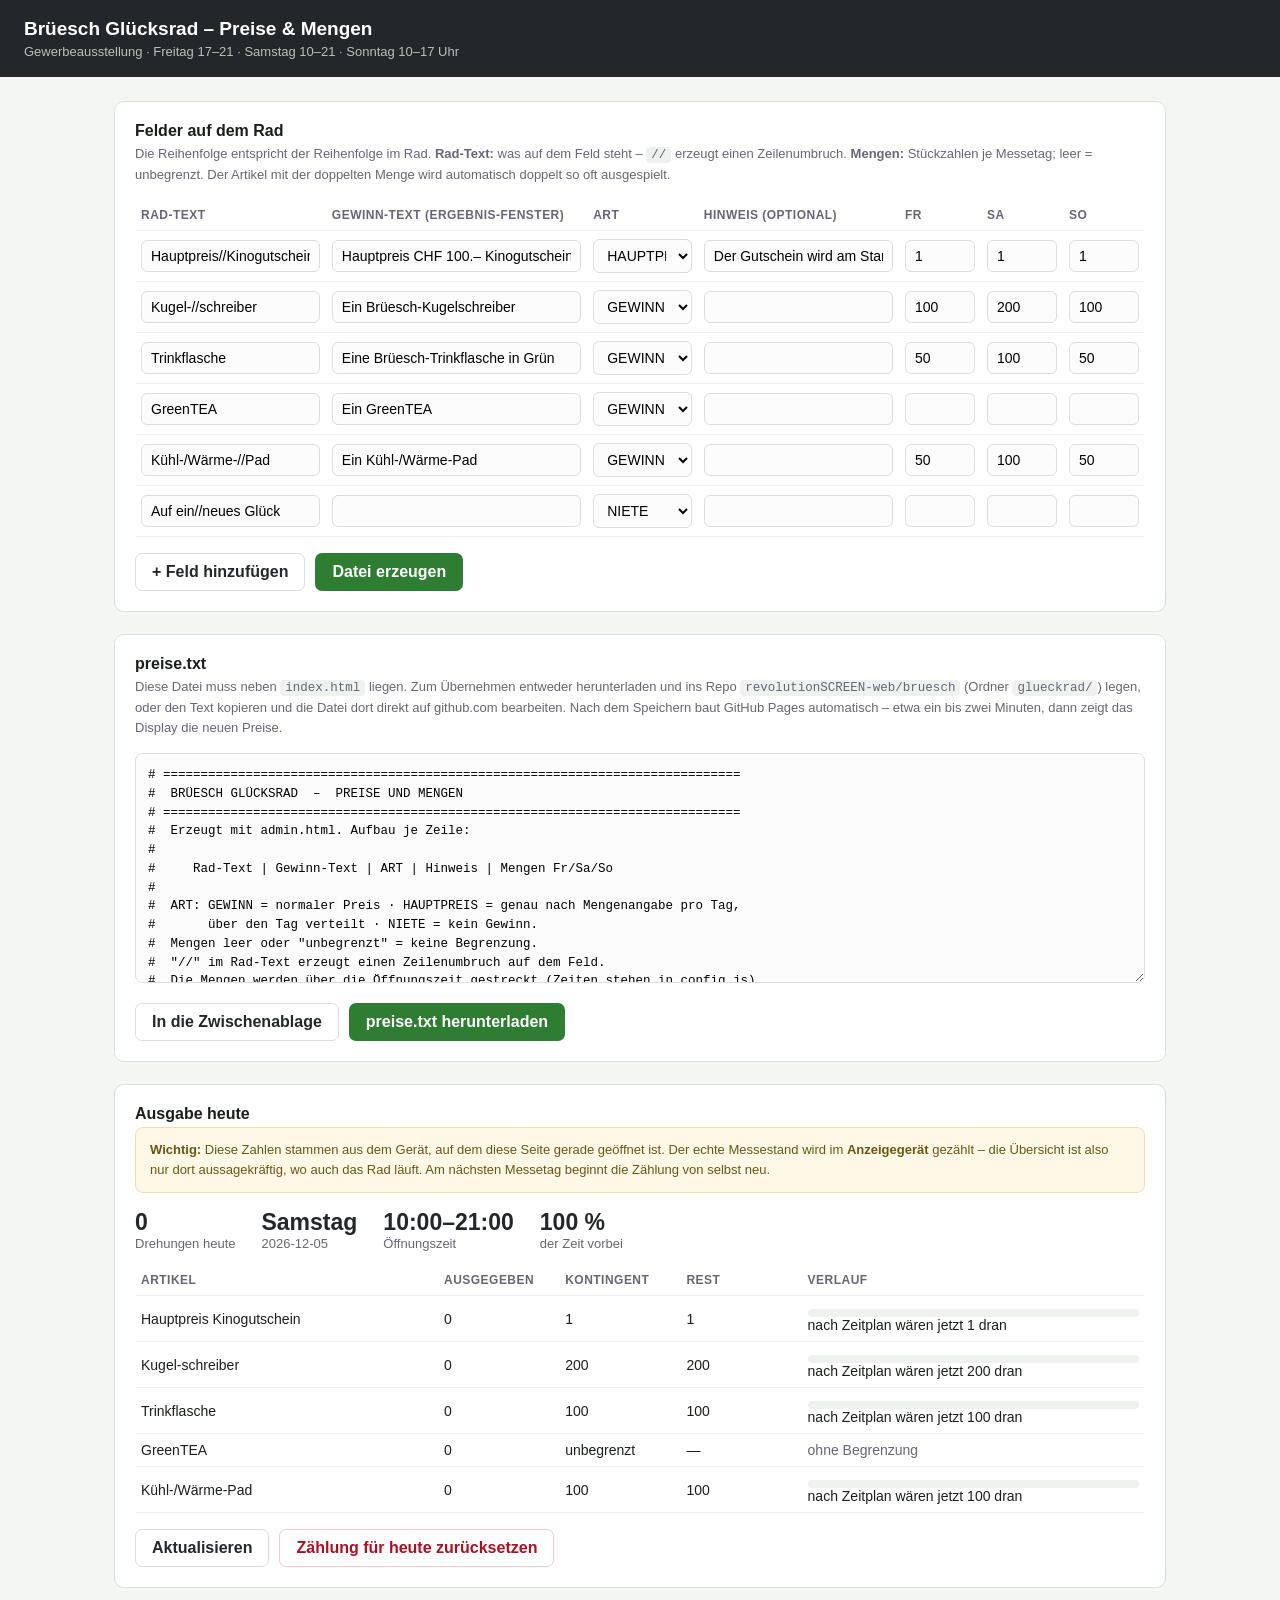
==== glueckrad/admin.html @ 3810f45b "Glücksrad Brüesch: neue Preise, Mengensteuerung und Tizen-4.0-Fix Preise für die Gewerbeausstellung " ====
<!DOCTYPE html>
<html lang="de">
<head>
<meta charset="UTF-8">
<meta name="viewport" content="width=device-width, initial-scale=1">
<title>Glücksrad – Preise &amp; Mengen</title>
<style>
  :root{ --gruen:#2E7D33; --hell:#88BF67; --anthrazit:#23272A; --rand:#d9e0d9; --grau:#667; }
  *{ box-sizing:border-box; }
  body{ margin:0; background:#f4f6f4; color:#1a1f1a;
        font-family:-apple-system,BlinkMacSystemFont,'Segoe UI',Roboto,Helvetica,Arial,sans-serif; }
  header{ background:var(--anthrazit); color:#fff; padding:18px 24px; }
  header h1{ margin:0; font-size:19px; font-weight:700; }
  header p{ margin:4px 0 0; font-size:13px; color:#b9c2b9; }
  main{ max-width:1100px; margin:0 auto; padding:24px; }
  section{ background:#fff; border:1px solid var(--rand); border-radius:10px; padding:20px; margin-bottom:22px; }
  h2{ margin:0 0 4px; font-size:16px; }
  h2 + p.hinweis{ margin:0 0 16px; }
  p.hinweis{ font-size:13px; color:var(--grau); line-height:1.5; }
  table{ width:100%; border-collapse:collapse; font-size:14px; }
  th,td{ text-align:left; padding:8px 6px; border-bottom:1px solid #eef1ee; vertical-align:middle; }
  th{ font-size:12px; text-transform:uppercase; letter-spacing:.04em; color:var(--grau); font-weight:600; }
  input[type=text],input[type=number],select{ width:100%; padding:7px 9px; border:1px solid var(--rand);
        border-radius:6px; font-size:14px; font-family:inherit; background:#fbfcfb; }
  input:focus,select:focus{ outline:2px solid var(--hell); outline-offset:-1px; }
  td.menge input{ width:70px; }
  button{ font:inherit; font-weight:600; padding:9px 16px; border-radius:7px; border:1px solid transparent;
        cursor:pointer; background:var(--gruen); color:#fff; }
  button.sekundaer{ background:#fff; color:var(--anthrazit); border-color:var(--rand); }
  button.warnung{ background:#fff; color:#a12; border-color:#f0c8c8; }
  button:hover{ filter:brightness(1.07); }
  .knopfzeile{ display:flex; gap:10px; flex-wrap:wrap; margin-top:16px; }
  textarea{ width:100%; height:230px; font-family:ui-monospace,Menlo,Consolas,monospace; font-size:12.5px;
        border:1px solid var(--rand); border-radius:8px; padding:12px; background:#fbfcfb; line-height:1.5; }
  .balken{ height:8px; background:#eef1ee; border-radius:4px; overflow:hidden; margin-top:5px; }
  .balken i{ display:block; height:100%; background:var(--hell); }
  .kpi{ display:flex; gap:26px; flex-wrap:wrap; margin-bottom:14px; }
  .kpi div{ font-size:13px; color:var(--grau); }
  .kpi b{ display:block; font-size:23px; color:var(--anthrazit); font-weight:700; }
  .warnbox{ background:#fff8e6; border:1px solid #f0dfae; border-radius:8px; padding:12px 14px;
        font-size:13px; line-height:1.55; color:#6b5514; margin-bottom:16px; }
  .art-niete{ color:var(--grau); }
  code{ background:#eef1ee; padding:1px 5px; border-radius:4px; font-size:12.5px; }
</style>
</head>
<body>

<header>
  <h1>Brüesch Glücksrad – Preise &amp; Mengen</h1>
  <p>Gewerbeausstellung · Freitag 17–21 · Samstag 10–21 · Sonntag 10–17 Uhr</p>
</header>

<main>

  <!-- ============ Preise ============ -->
  <section>
    <h2>Felder auf dem Rad</h2>
    <p class="hinweis">
      Die Reihenfolge entspricht der Reihenfolge im Rad. <b>Rad-Text:</b> was auf dem Feld steht –
      <code>//</code> erzeugt einen Zeilenumbruch. <b>Mengen:</b> Stückzahlen je Messetag; leer =
      unbegrenzt. Der Artikel mit der doppelten Menge wird automatisch doppelt so oft ausgespielt.
    </p>
    <table>
      <thead>
        <tr>
          <th style="width:19%">Rad-Text</th>
          <th style="width:26%">Gewinn-Text (Ergebnis-Fenster)</th>
          <th style="width:11%">Art</th>
          <th style="width:20%">Hinweis (optional)</th>
          <th style="width:8%">Fr</th><th style="width:8%">Sa</th><th style="width:8%">So</th>
        </tr>
      </thead>
      <tbody id="zeilen"></tbody>
    </table>
    <div class="knopfzeile">
      <button type="button" id="neu" class="sekundaer">+ Feld hinzufügen</button>
      <button type="button" id="erzeugen">Datei erzeugen</button>
    </div>
  </section>

  <!-- ============ Datei ============ -->
  <section>
    <h2>preise.txt</h2>
    <p class="hinweis">
      Diese Datei muss neben <code>index.html</code> liegen. Zum Übernehmen entweder herunterladen und
      ins Repo <code>revolutionSCREEN-web/bruesch</code> (Ordner <code>glueckrad/</code>) legen, oder den
      Text kopieren und die Datei dort direkt auf github.com bearbeiten. Nach dem Speichern baut GitHub
      Pages automatisch – etwa ein bis zwei Minuten, dann zeigt das Display die neuen Preise.
    </p>
    <textarea id="ausgabe" spellcheck="false"></textarea>
    <div class="knopfzeile">
      <button type="button" id="kopieren" class="sekundaer">In die Zwischenablage</button>
      <button type="button" id="laden">preise.txt herunterladen</button>
    </div>
  </section>

  <!-- ============ Bestand ============ -->
  <section>
    <h2>Ausgabe heute</h2>
    <div class="warnbox">
      <b>Wichtig:</b> Diese Zahlen stammen aus dem Gerät, auf dem diese Seite gerade geöffnet ist.
      Der echte Messestand wird im <b>Anzeigegerät</b> gezählt – die Übersicht ist also nur dort
      aussagekräftig, wo auch das Rad läuft. Am nächsten Messetag beginnt die Zählung von selbst neu.
    </div>
    <div class="kpi" id="kpi"></div>
    <table>
      <thead><tr>
        <th style="width:30%">Artikel</th><th style="width:12%">ausgegeben</th>
        <th style="width:12%">Kontingent</th><th style="width:12%">Rest</th><th>Verlauf</th>
      </tr></thead>
      <tbody id="bestand"></tbody>
    </table>
    <div class="knopfzeile">
      <button type="button" id="aktualisieren" class="sekundaer">Aktualisieren</button>
      <button type="button" id="reset" class="warnung">Zählung für heute zurücksetzen</button>
    </div>
  </section>

</main>

<script src="config.js"></script>
<script src="js/ausspielung.js"></script>
<script>
(function () {
  'use strict';
  var CFG  = window.GLUECKSRAD_CONFIG;
  var TAGE = ['5', '6', '0'];                 // Freitag, Samstag, Sonntag

  /* ---------- Tabelle aufbauen ---------- */
  function zeileHtml(s) {
    s = s || { name: '', prize: '', art: 'GEWINN', note: '', mengen: null };
    var m = s.mengen || {};
    var art = s.art || (s.win === false ? 'NIETE' : (s.hauptpreis ? 'HAUPTPREIS' : 'GEWINN'));
    var tr = document.createElement('tr');
    tr.innerHTML =
      '<td><input type="text" class="f-name" value="' + esc(roh(s.name)) + '"></td>' +
      '<td><input type="text" class="f-prize" value="' + esc(s.prize || '') + '"></td>' +
      '<td><select class="f-art">' +
        opt('GEWINN', art) + opt('HAUPTPREIS', art) + opt('NIETE', art) +
      '</select></td>' +
      '<td><input type="text" class="f-note" value="' + esc(s.note || '') + '"></td>' +
      TAGE.map(function (t) {
        var v = (m && typeof m[t] === 'number') ? m[t] : '';
        return '<td class="menge"><input type="number" min="0" class="f-m" data-tag="' + t + '" value="' + v + '"></td>';
      }).join('');
    return tr;
  }
  function opt(w, gewaehlt) { return '<option' + (w === gewaehlt ? ' selected' : '') + '>' + w + '</option>'; }
  function roh(n) { return String(n || '').replace(/<br\s*\/?>/gi, '//'); }
  function esc(t)  { return String(t).replace(/&/g, '&amp;').replace(/"/g, '&quot;').replace(/</g, '&lt;'); }

  var tbody = document.getElementById('zeilen');
  (CFG.segments || []).forEach(function (s) { tbody.appendChild(zeileHtml(s)); });
  document.getElementById('neu').onclick = function () { tbody.appendChild(zeileHtml(null)); };

  /* ---------- preise.txt erzeugen ---------- */
  var KOPF = [
    '# =============================================================================',
    '#  BRÜESCH GLÜCKSRAD  –  PREISE UND MENGEN',
    '# =============================================================================',
    '#  Erzeugt mit admin.html. Aufbau je Zeile:',
    '#',
    '#     Rad-Text | Gewinn-Text | ART | Hinweis | Mengen Fr/Sa/So',
    '#',
    '#  ART: GEWINN = normaler Preis · HAUPTPREIS = genau nach Mengenangabe pro Tag,',
    '#       über den Tag verteilt · NIETE = kein Gewinn.',
    '#  Mengen leer oder "unbegrenzt" = keine Begrenzung.',
    '#  "//" im Rad-Text erzeugt einen Zeilenumbruch auf dem Feld.',
    '#  Die Mengen werden über die Öffnungszeit gestreckt (Zeiten stehen in config.js).',
    '# =============================================================================',
    ''
  ].join('\n');

  function erzeugen() {
    var zeilen = [];
    [].forEach.call(tbody.children, function (tr) {
      var name  = tr.querySelector('.f-name').value.trim();
      if (!name) return;
      var prize = tr.querySelector('.f-prize').value.trim();
      var art   = tr.querySelector('.f-art').value;
      var note  = tr.querySelector('.f-note').value.trim();
      var mengen = [].map.call(tr.querySelectorAll('.f-m'), function (i) { return i.value.trim(); });
      var mSpalte = mengen.every(function (v) { return v === ''; }) ? '' : mengen.map(function (v) { return v === '' ? '0' : v; }).join('/');
      var teile = [name, art === 'NIETE' ? '' : prize, art];
      if (note || mSpalte) teile.push(note);
      if (mSpalte) teile.push(mSpalte);
      zeilen.push(teile.join(' | '));
    });
    var text = KOPF + '\n' + zeilen.join('\n\n') + '\n';
    document.getElementById('ausgabe').value = text;
    return text;
  }
  document.getElementById('erzeugen').onclick = erzeugen;

  document.getElementById('kopieren').onclick = function () {
    var t = document.getElementById('ausgabe');
    if (!t.value) erzeugen();
    t.select();
    try { document.execCommand('copy'); this.textContent = 'Kopiert ✓';
          var b = this; setTimeout(function () { b.textContent = 'In die Zwischenablage'; }, 1800); }
    catch (e) { alert('Bitte den Text von Hand markieren und kopieren.'); }
  };

  document.getElementById('laden').onclick = function () {
    var text = erzeugen();
    var a = document.createElement('a');
    a.href = URL.createObjectURL(new Blob([text], { type: 'text/plain;charset=utf-8' }));
    a.download = 'preise.txt';
    document.body.appendChild(a); a.click(); document.body.removeChild(a);
  };

  /* ---------- Bestandsübersicht ---------- */
  function bestand() {
    var u = window.Ausspielung.uebersicht(CFG);
    var tage = { '5': 'Freitag', '6': 'Samstag', '0': 'Sonntag' };
    var heute = new Date().getDay();
    var kpi = document.getElementById('kpi');
    kpi.innerHTML =
      '<div><b>' + u.drehungen + '</b>Drehungen heute</div>' +
      '<div><b>' + (tage[heute] || 'kein Messetag') + '</b>' + u.datum + '</div>' +
      '<div><b>' + (u.plan ? (u.plan.von + '–' + u.plan.bis) : '—') + '</b>Öffnungszeit</div>' +
      '<div><b>' + (u.zeitanteil === null ? '—' : Math.round(u.zeitanteil * 100) + ' %') + '</b>der Zeit vorbei</div>';

    var tb = document.getElementById('bestand');
    tb.innerHTML = '';
    u.zeilen.forEach(function (z) {
      var tr = document.createElement('tr');
      var anteil = (z.menge && z.menge > 0) ? Math.min(100, Math.round(z.raus / z.menge * 100)) : 0;
      tr.innerHTML =
        '<td>' + z.name + '</td>' +
        '<td>' + z.raus + '</td>' +
        '<td>' + (z.menge === null ? (z.geplant ? '<span class="hinweis">geplant ' + z.geplant + '</span>' : 'unbegrenzt') : z.menge) + '</td>' +
        '<td>' + (z.rest === null ? '—' : z.rest) + '</td>' +
        '<td>' + (z.menge === null ? '<span class="art-niete">ohne Begrenzung</span>'
                : '<div class="balken"><i style="width:' + anteil + '%"></i></div>'
                  + (z.soll !== null ? '<span class="hinweis">nach Zeitplan wären jetzt ' + z.soll + ' dran</span>' : '')) + '</td>';
      tb.appendChild(tr);
    });
  }
  document.getElementById('aktualisieren').onclick = bestand;
  document.getElementById('reset').onclick = function () {
    if (!confirm('Die heutige Zählung dieses Geräts wird auf null gesetzt. Fortfahren?')) return;
    window.Ausspielung.zuruecksetzen();
    bestand();
  };

  erzeugen();
  bestand();
})();
</script>
</body>
</html>
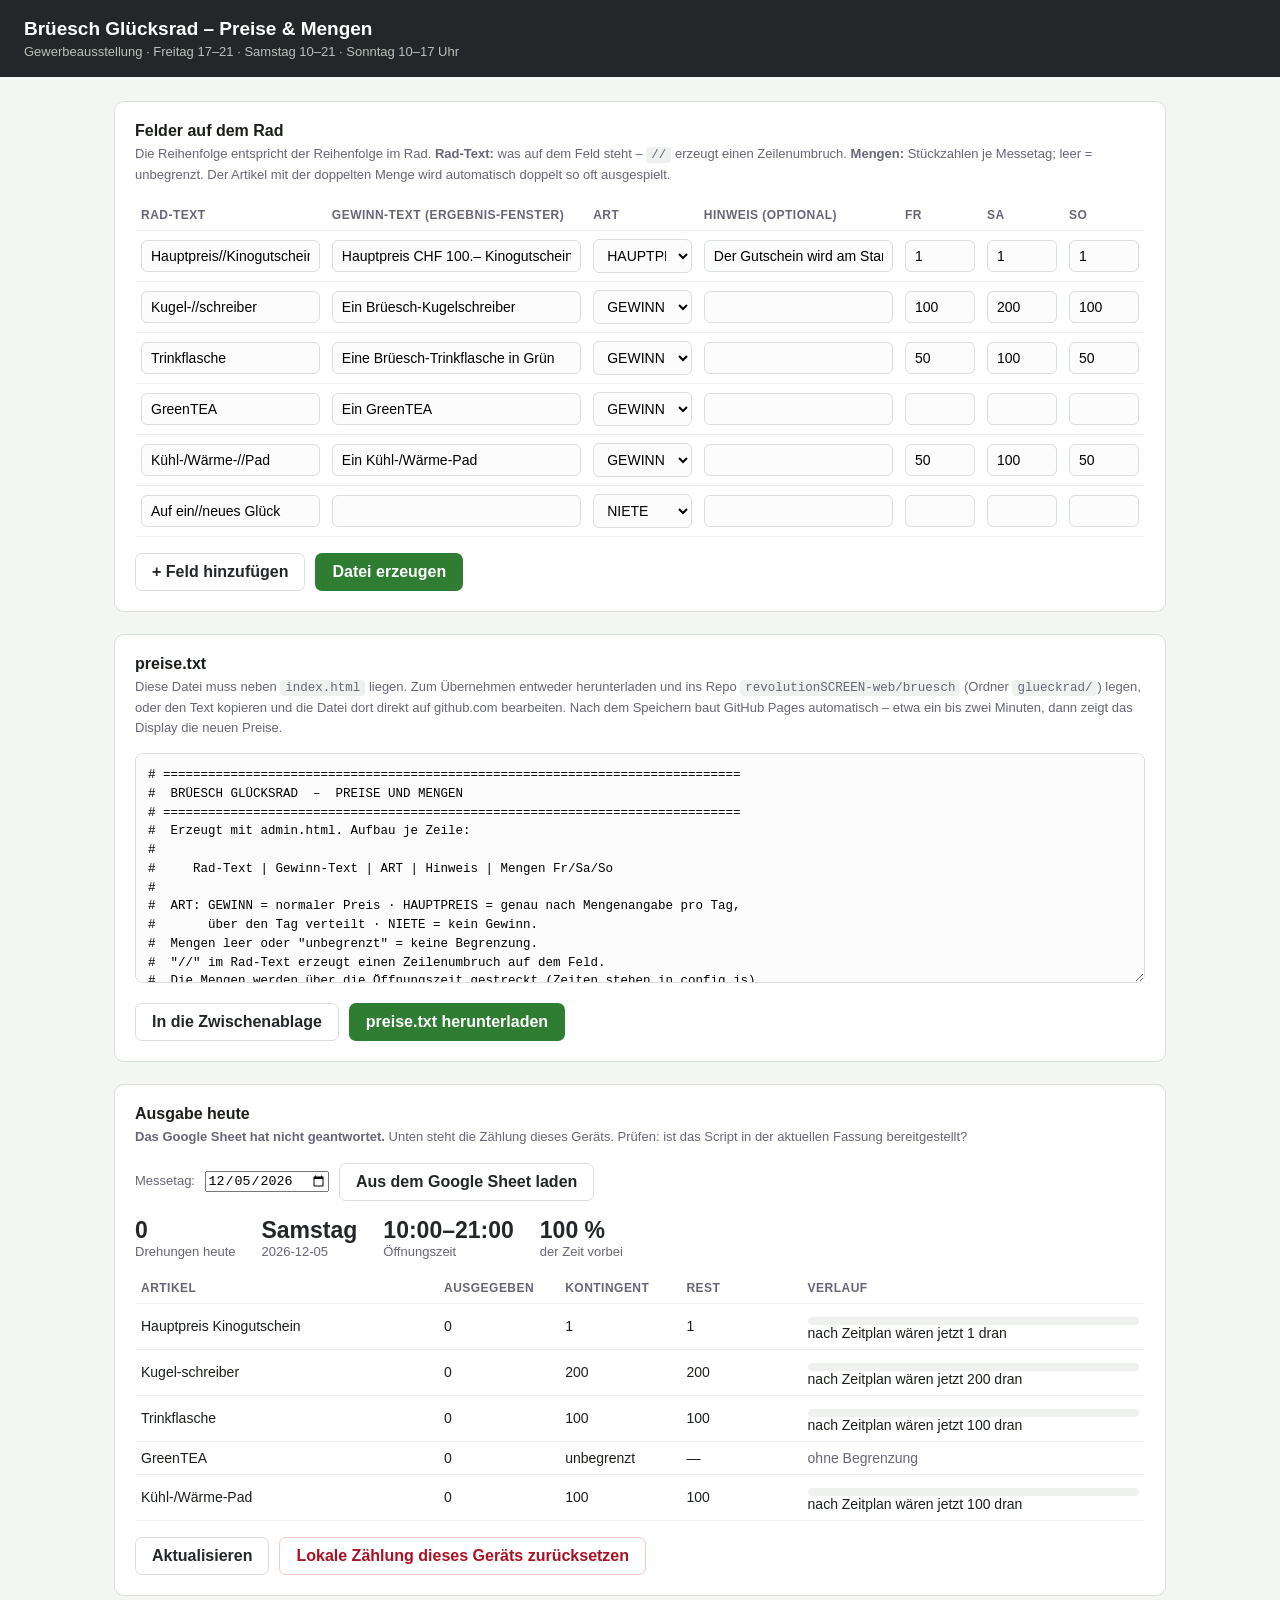
==== commit 6775454e: "Bestand läuft über das Google Sheet – übersteht einen Neustart des Displays Bisher zählte nur der Br" ====
--- a/glueckrad/admin.html
+++ b/glueckrad/admin.html
@@ -97,10 +97,12 @@
   <!-- ============ Bestand ============ -->
   <section>
     <h2>Ausgabe heute</h2>
-    <div class="warnbox">
-      <b>Wichtig:</b> Diese Zahlen stammen aus dem Gerät, auf dem diese Seite gerade geöffnet ist.
-      Der echte Messestand wird im <b>Anzeigegerät</b> gezählt – die Übersicht ist also nur dort
-      aussagekräftig, wo auch das Rad läuft. Am nächsten Messetag beginnt die Zählung von selbst neu.
+    <p class="hinweis" id="quelle">Wird geladen …</p>
+    <div class="knopfzeile" style="margin:0 0 16px">
+      <label style="font-size:13px;color:var(--grau);align-self:center">Messetag:
+        <input type="date" id="datum" style="width:auto;margin-left:6px">
+      </label>
+      <button type="button" id="holen" class="sekundaer">Aus dem Google Sheet laden</button>
     </div>
     <div class="kpi" id="kpi"></div>
     <table>
@@ -112,7 +114,7 @@
     </table>
     <div class="knopfzeile">
       <button type="button" id="aktualisieren" class="sekundaer">Aktualisieren</button>
-      <button type="button" id="reset" class="warnung">Zählung für heute zurücksetzen</button>
+      <button type="button" id="reset" class="warnung">Lokale Zählung dieses Geräts zurücksetzen</button>
     </div>
   </section>
 
@@ -209,7 +211,67 @@
     document.body.appendChild(a); a.click(); document.body.removeChild(a);
   };
 
-  /* ---------- Bestandsübersicht ---------- */
+  /* ---------- Bestandsübersicht ----------
+     Quelle ist das Google Sheet (geräteübergreifend, übersteht Neustarts).
+     Antwortet es nicht, wird die lokale Zählung dieses Geräts gezeigt.     */
+  var datumFeld = document.getElementById('datum');
+  datumFeld.value = new Date().toISOString().slice(0, 10);
+
+  function tagesmengeVon(seg, tagNr) {
+    return (seg.mengen && typeof seg.mengen[tagNr] === 'number') ? seg.mengen[tagNr] : null;
+  }
+
+  function ausSheet() {
+    var datum = datumFeld.value || new Date().toISOString().slice(0, 10);
+    var quelle = document.getElementById('quelle');
+    quelle.textContent = 'Frage das Google Sheet ab …';
+    if (!window.Ausspielung.standAusSheet) { quelle.textContent = 'Kein Sheet konfiguriert.'; bestand(); return; }
+    window.Ausspielung.standAusSheet(CFG, datum, function (daten) {
+      if (!daten || !daten.ausgegeben) {
+        quelle.innerHTML = '<b>Das Google Sheet hat nicht geantwortet.</b> Unten steht die Zählung ' +
+                           'dieses Geräts. Prüfen: ist das Script in der aktuellen Fassung bereitgestellt?';
+        bestand();
+        return;
+      }
+      quelle.innerHTML = 'Stand <b>aus dem Google Sheet</b> für den ' + daten.datum +
+                         ' · ' + (daten.gesamt || 0) + ' ausgespielte Gewinne. ' +
+                         'Diese Zahlen gelten geräteübergreifend und überstehen einen Neustart des Displays.';
+      zeichne(daten, datum);
+    });
+  }
+
+  function zeichne(daten, datum) {
+    var wtag = String(new Date(datum + 'T12:00:00').getDay());
+    var tage = { '5': 'Freitag', '6': 'Samstag', '0': 'Sonntag' };
+    var plan = (CFG.ausspielung && CFG.ausspielung.tage) ? CFG.ausspielung.tage[wtag] : null;
+    document.getElementById('kpi').innerHTML =
+      '<div><b>' + (daten.gesamt || 0) + '</b>Gewinne ausgespielt</div>' +
+      '<div><b>' + (tage[wtag] || 'kein Messetag') + '</b>' + datum + '</div>' +
+      '<div><b>' + (plan ? (plan.von + '–' + plan.bis) : '—') + '</b>Öffnungszeit</div>';
+
+    var tb = document.getElementById('bestand');
+    tb.innerHTML = '';
+    (CFG.segments || []).forEach(function (seg) {
+      if (!seg.win) return;
+      var k = window.Ausspielung._intern.schluessel(seg);
+      var raus = daten.ausgegeben[k] || 0;
+      var menge = tagesmengeVon(seg, wtag);
+      var name = String(seg.name || '').replace(/-\s*<br\s*\/?>/gi, '-').replace(/<br\s*\/?>/gi, ' ').replace(/<[^>]+>/g, '');
+      var anteil = (menge && menge > 0) ? Math.min(100, Math.round(raus / menge * 100)) : 0;
+      var tr = document.createElement('tr');
+      tr.innerHTML =
+        '<td>' + name + '</td>' +
+        '<td>' + raus + '</td>' +
+        '<td>' + (menge === null ? 'unbegrenzt' : menge) + '</td>' +
+        '<td>' + (menge === null ? '—' : Math.max(0, menge - raus)) + '</td>' +
+        '<td>' + (menge === null ? '<span class="art-niete">ohne Begrenzung</span>'
+                : '<div class="balken"><i style="width:' + anteil + '%"></i></div>') + '</td>';
+      tb.appendChild(tr);
+    });
+  }
+
+  document.getElementById('holen').onclick = ausSheet;
+
   function bestand() {
     var u = window.Ausspielung.uebersicht(CFG);
     var tage = { '5': 'Freitag', '6': 'Samstag', '0': 'Sonntag' };
@@ -237,15 +299,17 @@
       tb.appendChild(tr);
     });
   }
-  document.getElementById('aktualisieren').onclick = bestand;
+  document.getElementById('aktualisieren').onclick = ausSheet;
   document.getElementById('reset').onclick = function () {
-    if (!confirm('Die heutige Zählung dieses Geräts wird auf null gesetzt. Fortfahren?')) return;
+    if (!confirm('Die heutige Zählung DIESES Geräts wird auf null gesetzt.\n\n' +
+                 'Die Zeilen im Google Sheet bleiben bestehen – das Rad holt sich den Stand beim ' +
+                 'nächsten Abgleich von dort zurück. Fortfahren?')) return;
     window.Ausspielung.zuruecksetzen();
-    bestand();
+    ausSheet();
   };
 
   erzeugen();
-  bestand();
+  ausSheet();
 })();
 </script>
 </body>
